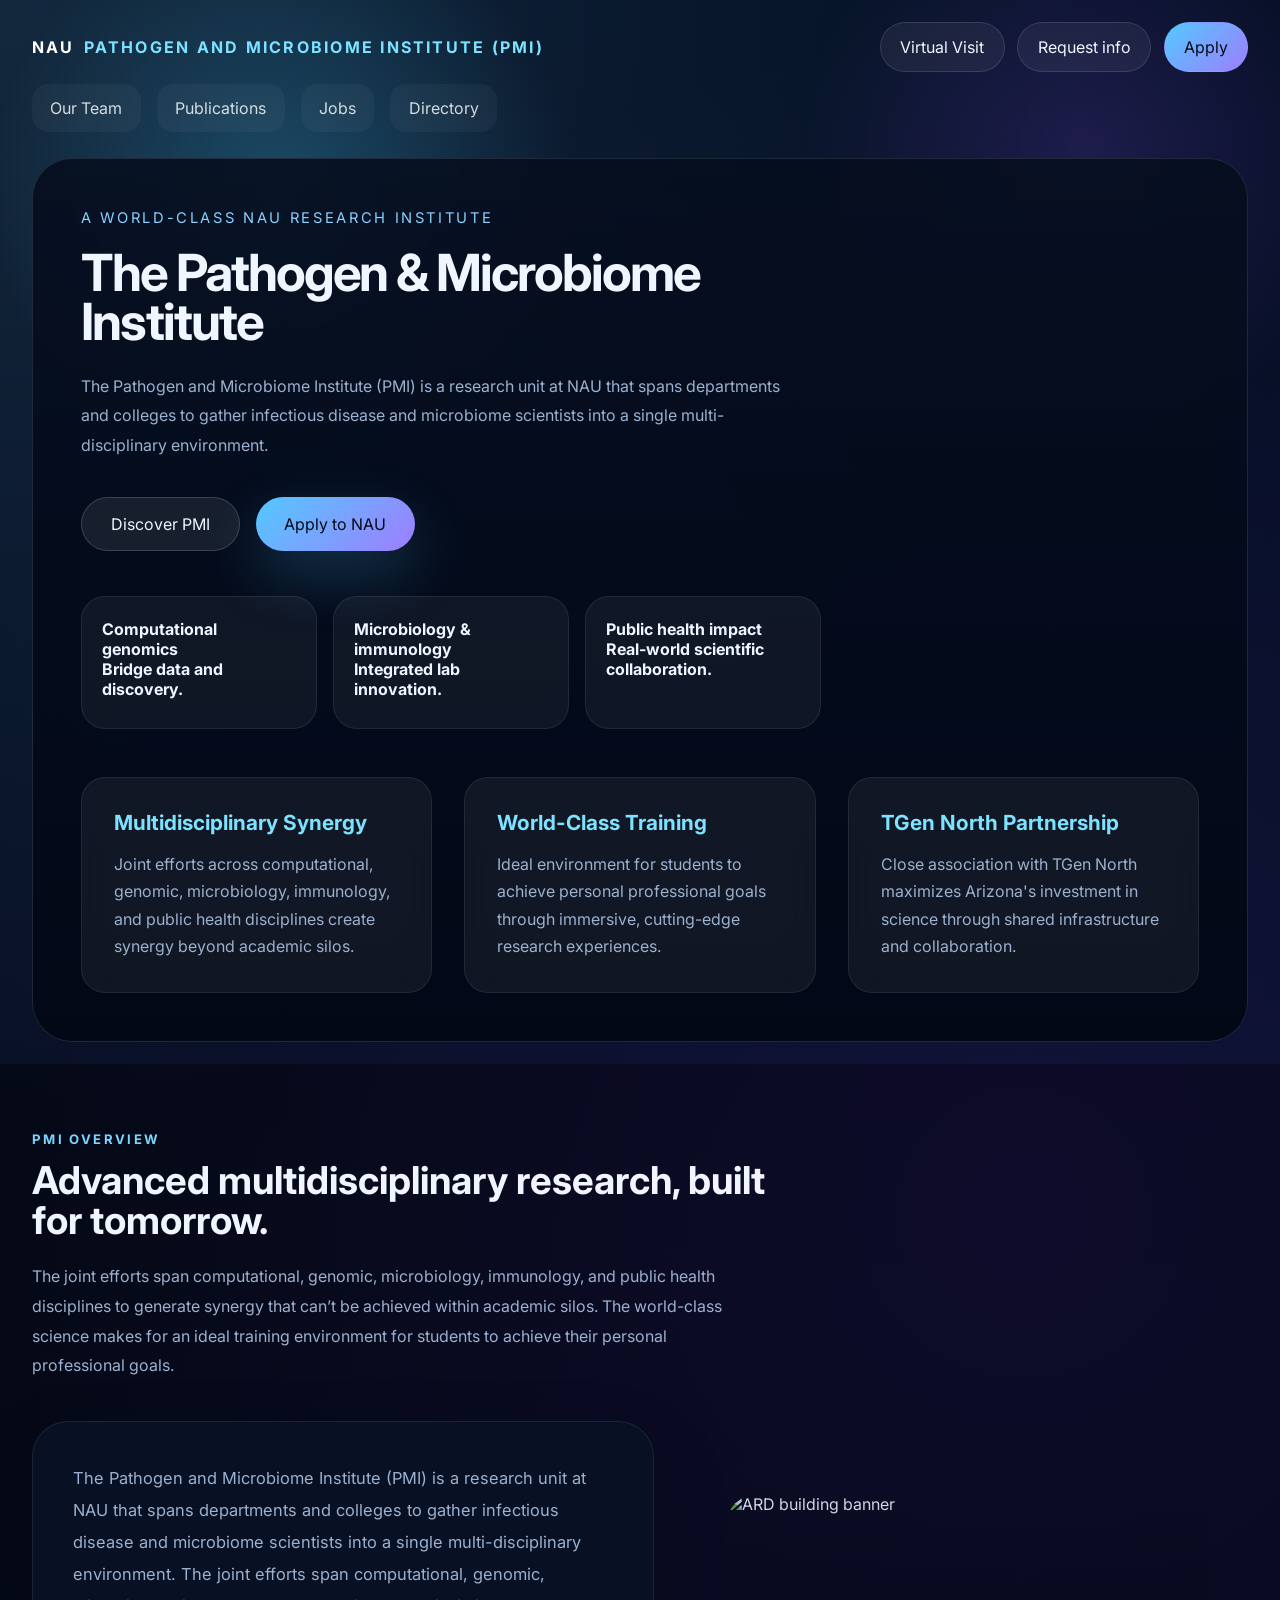
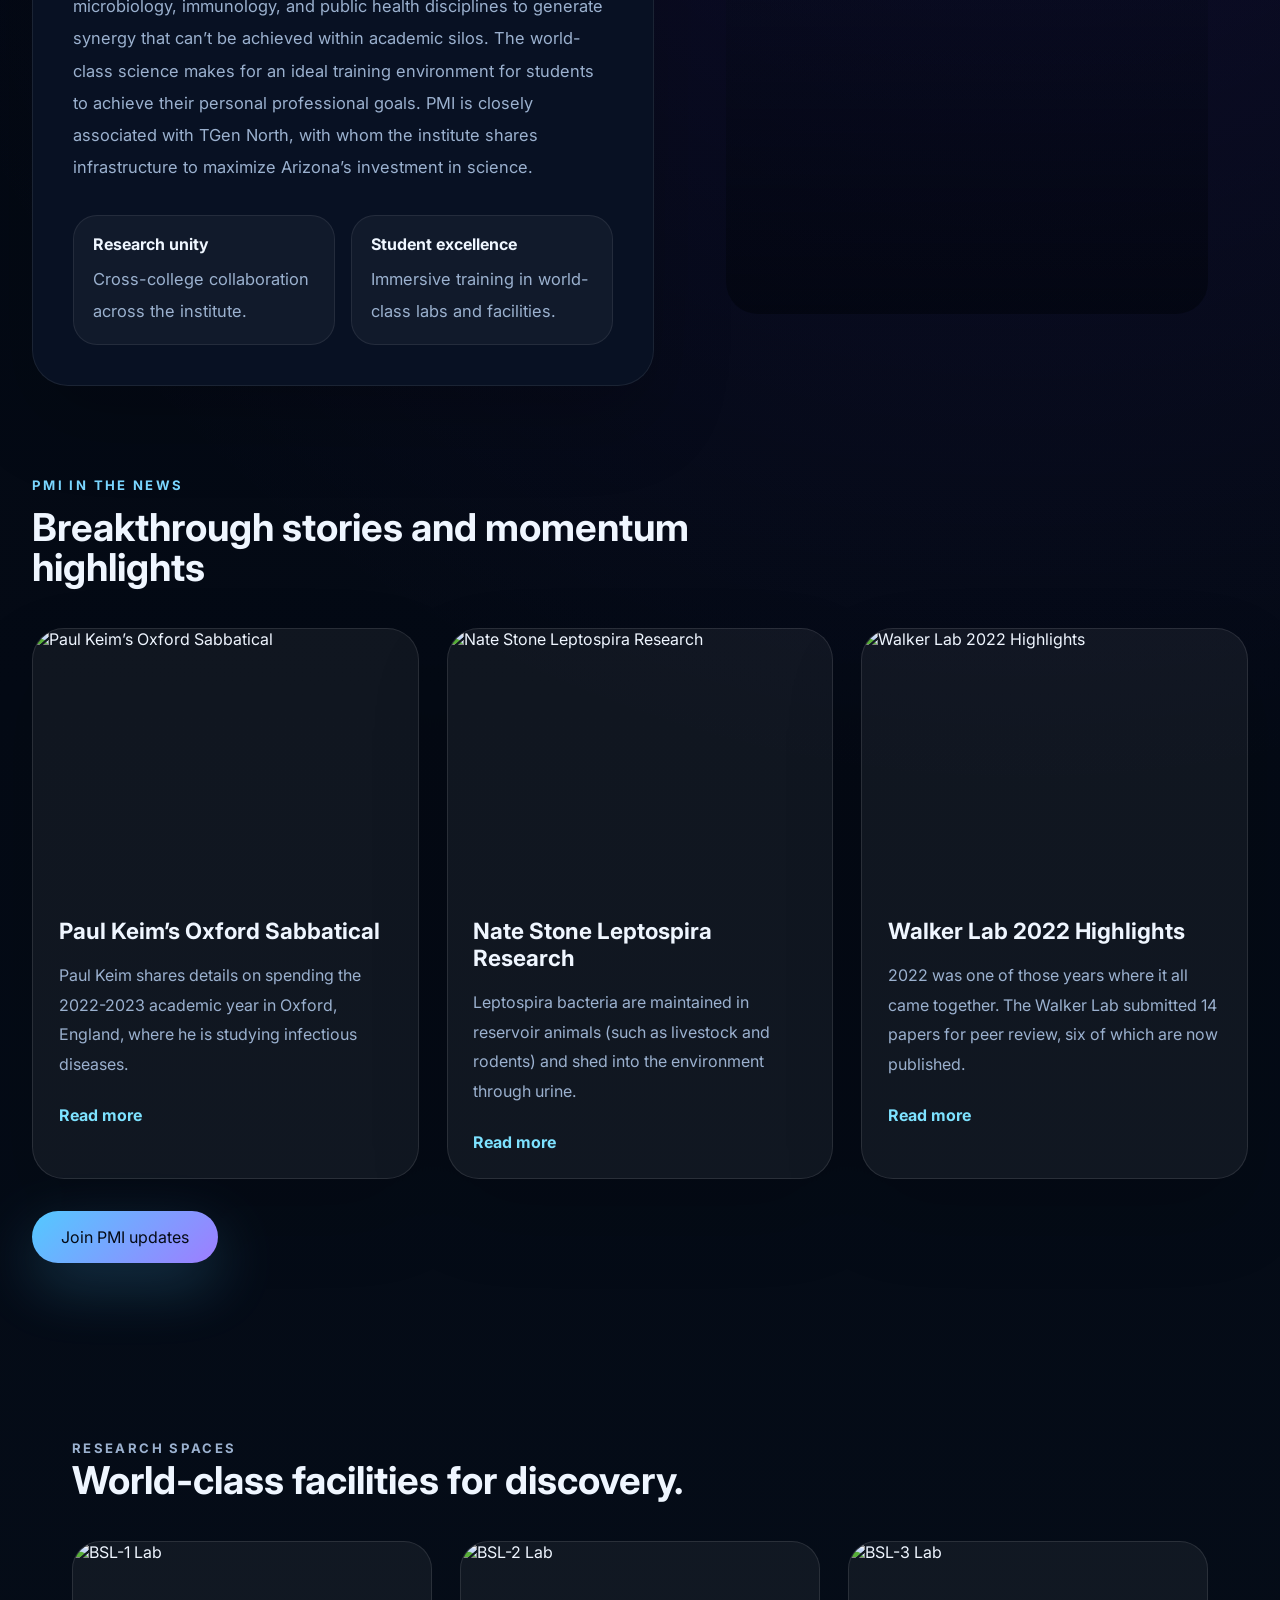
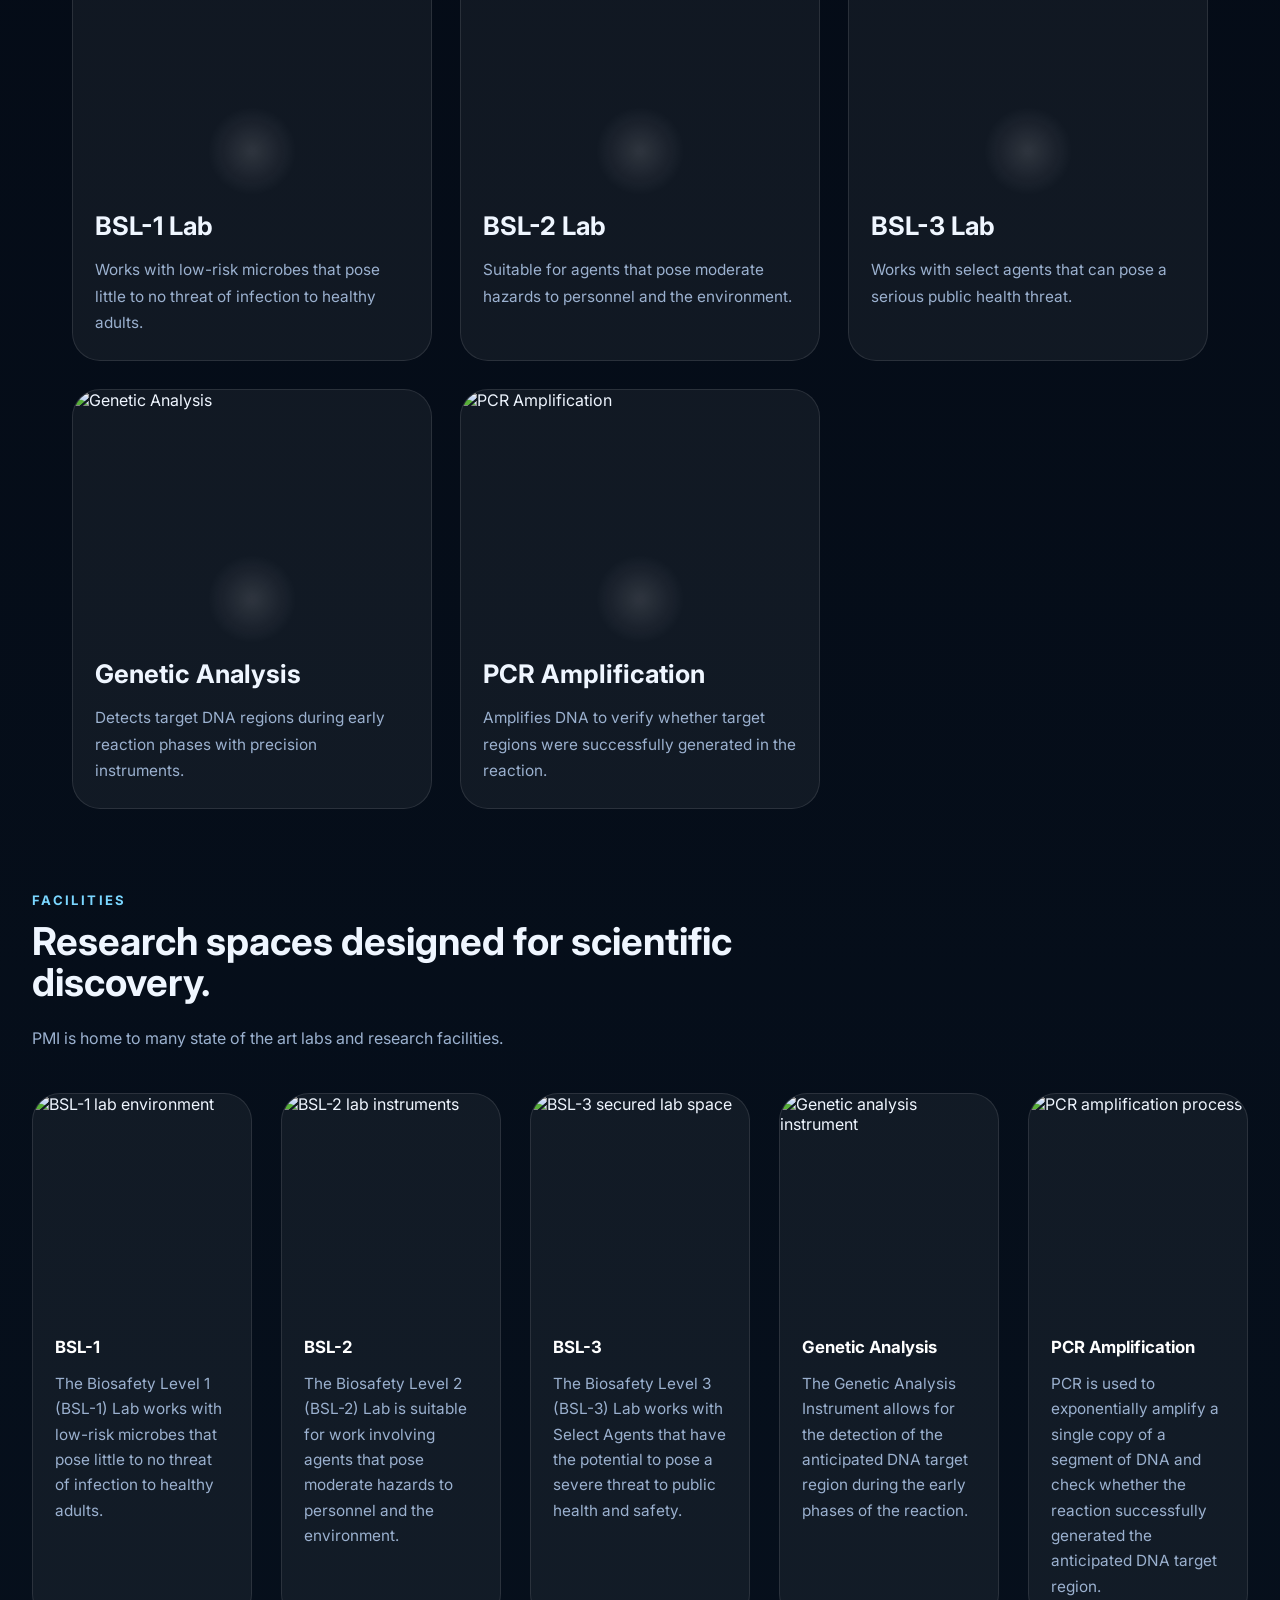
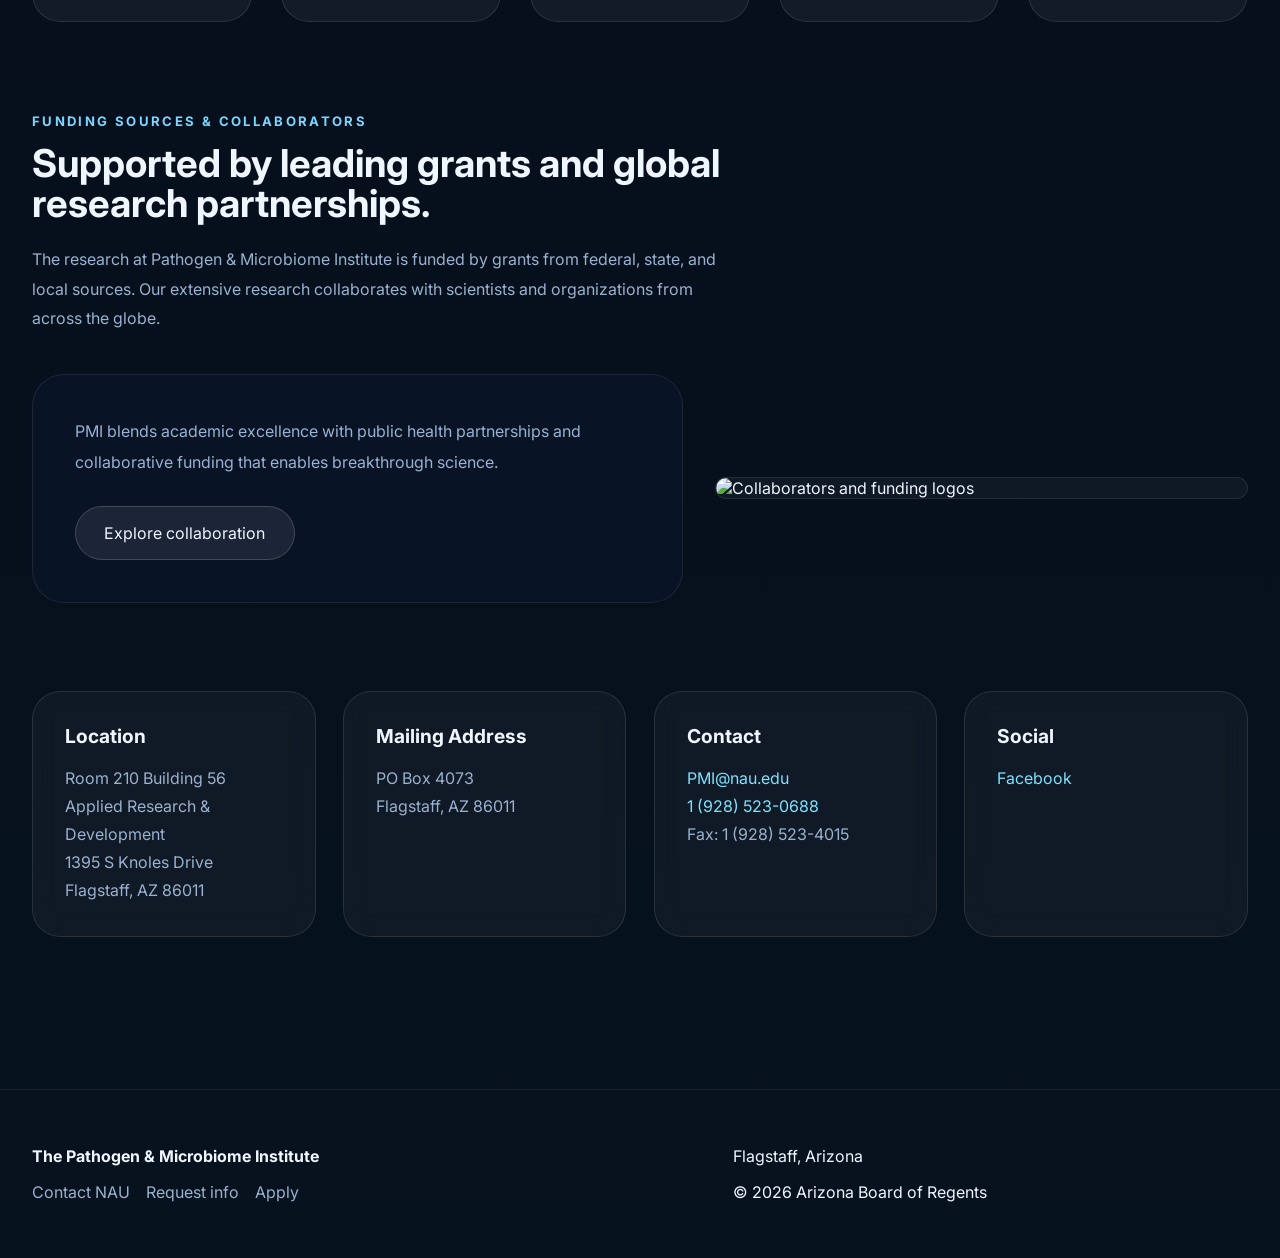
==== PMI.html @ f7e990fe "Initial Design for future references. A short attempt for the redesign of existing site for future u" ====
<!DOCTYPE html>
<html lang="en">
<head>
  <meta charset="UTF-8">
  <meta name="viewport" content="width=device-width, initial-scale=1.0">
  <title>PMI | Pathogen & Microbiome Institute</title>
  <meta name="description" content="The Pathogen & Microbiome Institute at NAU is a multidisciplinary research institute advancing infectious disease and microbiome science.">
  <link rel="preconnect" href="https://fonts.googleapis.com">
  <link rel="preconnect" href="https://fonts.gstatic.com" crossorigin>
  <link href="https://fonts.googleapis.com/css2?family=Inter:wght@400;500;600;700;800&display=swap" rel="stylesheet">
  <link rel="stylesheet" href="PMI.css">
</head>
<body>
  <div class="page-shell">
    <header class="hero-header">
      <div class="hero-header__topbar">
        <a class="brand" href="https://in.nau.edu">NAU <span>Pathogen and Microbiome Institute (PMI)</span></a>
        <div class="hero-header__actions">
          <a class="action-pill" href="https://nau.edu/flagstaff-campus/virtual-tour/" target="_blank" rel="noreferrer">Virtual Visit</a>
          <a class="action-pill" href="https://nau.edu/admissions/request-information/" target="_blank" rel="noreferrer">Request info</a>
          <a class="action-pill action-pill--primary" href="https://nau.edu/how-to-apply/" target="_blank" rel="noreferrer">Apply</a>
        </div>
        <button class="nav-toggle" aria-controls="main-nav" aria-expanded="false" aria-label="Toggle navigation">
          <span></span><span></span><span></span>
        </button>
      </div>
      <nav id="main-nav" class="hero-nav" aria-label="Primary navigation">
        <ul class="hero-nav__list">
          <li><a href="https://in.nau.edu/pmi/faculty/">Our Team</a></li>
          <li><a href="https://in.nau.edu/pmi/publications/">Publications</a></li>
          <li><a href="https://in.nau.edu/pmi/jobs/">Jobs</a></li>
          <li><a href="https://directory.nau.edu/departments?id=10220">Directory</a></li>
        </ul>
      </nav>
      <div class="hero-panel" role="banner">
        <div class="hero-panel__visual" aria-hidden="true"></div>
        <div class="hero-copy">
          <span class="eyebrow">A world-class NAU research institute</span>
          <h1>The Pathogen &amp; Microbiome Institute</h1>
          <p>The Pathogen and Microbiome Institute (PMI) is a research unit at NAU that spans departments and colleges to gather infectious disease and microbiome scientists into a single multi-disciplinary environment.</p>
          <div class="hero-buttons">
            <a class="btn btn-secondary" href="#overview">Discover PMI</a>
            <a class="btn btn-primary" href="https://nau.edu/apply-now/" target="_blank" rel="noreferrer">Apply to NAU</a>
          </div>
          <div class="hero-notes" aria-label="Key research pillars">
            <div><strong>Computational genomics</strong><span>Bridge data and discovery.</span></div>
            <div><strong>Microbiology &amp; immunology</strong><span>Integrated lab innovation.</span></div>
            <div><strong>Public health impact</strong><span>Real-world scientific collaboration.</span></div>
          </div>
        </div>
        <div class="hero-highlights">
          <div class="hero-highlight">
            <h3>Multidisciplinary Synergy</h3>
            <p>Joint efforts across computational, genomic, microbiology, immunology, and public health disciplines create synergy beyond academic silos.</p>
          </div>
          <div class="hero-highlight">
            <h3>World-Class Training</h3>
            <p>Ideal environment for students to achieve personal professional goals through immersive, cutting-edge research experiences.</p>
          </div>
          <div class="hero-highlight">
            <h3>TGen North Partnership</h3>
            <p>Close association with TGen North maximizes Arizona's investment in science through shared infrastructure and collaboration.</p>
          </div>
        </div>
      </div>
    </header>

   <!-- <section class="section section--contact" id="contact">
      <div class="section-heading">
        <span class="section-label">Contact PMI</span>
        <h2>Get in touch with our institute</h2>
        <p>Immediate support and inquiry coordination for research partnerships, opportunities, and information.</p>
      </div>
      <div class="contact-grid">
        <article class="contact-card" data-reveal>
          <h2>Phone</h2>
          <p><a href="tel:+19285230688">1 (928) 523-0688</a></p>
        </article>
        <article class="contact-card" data-reveal>
          <h2>Email</h2>
          <p><a href="mailto:PMI@nau.edu">PMI@nau.edu</a></p>
        </article>
        <article class="contact-card" data-reveal>
          <h2>Fax</h2>
          <p>1 (928) 523-4015</p>
        </article>
        <article class="contact-card" data-reveal>
          <h2>Social</h2>
          <p><a href="https://www.facebook.com/PathogenMicrobiomeInstitute/" target="_blank" rel="noreferrer">Facebook</a></p>
        </article>
      </div>
      <div class="section-cta">
        <a class="btn btn-primary" href="https://in.nau.edu/pmi/pathogen-microbiome-institute/undergraduate-employment-opportunities/" target="_blank" rel="noreferrer">Undergraduate Jobs</a>
        <a class="btn btn-secondary" href="https://nau.edu/apply-now/" target="_blank" rel="noreferrer">Apply to NAU</a>
      </div>
    </section>-->

    <main class="page-main">
      <section class="section section--intro" id="overview">
        <div class="section-heading">
          <span class="section-label">PMI Overview</span>
          <h2>Advanced multidisciplinary research, built for tomorrow.</h2>
          <p>The joint efforts span computational, genomic, microbiology, immunology, and public health disciplines to generate synergy that can’t be achieved within academic silos. The world-class science makes for an ideal training environment for students to achieve their personal professional goals.</p>
        </div>
        <div class="overview-grid">
          <article class="overview-copy">
            <p>The Pathogen and Microbiome Institute (PMI) is a research unit at NAU that spans departments and colleges to gather infectious disease and microbiome scientists into a single multi-disciplinary environment. The joint efforts span computational, genomic, microbiology, immunology, and public health disciplines to generate synergy that can’t be achieved within academic silos. The world-class science makes for an ideal training environment for students to achieve their personal professional goals. PMI is closely associated with TGen North, with whom the institute shares infrastructure to maximize Arizona’s investment in science.</p>
            <div class="overview-support">
              <div><span>Research unity</span><p>Cross-college collaboration across the institute.</p></div>
              <div><span>Student excellence</span><p>Immersive training in world-class labs and facilities.</p></div>
            </div>
          </article>
          <figure class="overview-media">
            <img src="https://in.nau.edu/wp-content/uploads/sites/216/7288_ard_building_banner-scaled-1-960x384.jpg" alt="ARD building banner" loading="eager">
          </figure>
        </div>
      </section>

      <section class="section section--news" id="news">
        <div class="section-heading">
          <span class="section-label">PMI in the News</span>
          <h2>Breakthrough stories and momentum highlights</h2>
        </div>
        <div class="news-status" id="news-loader">Loading latest stories…</div>
        <div class="news-grid" id="news-grid" aria-live="polite"></div>
        <div class="section-cta">
          <a class="btn btn-primary" href="https://joinpmi.com/signup/" target="_blank" rel="noreferrer">Join PMI updates</a>
        </div>
      </section>

      <section class="facilities section-shell reveal" id="facilities">
        <div class="section-heading">
          <p class="section-label">Research spaces</p>
          <h2>World-class facilities for discovery.</h2>
        </div>
        <div class="facilities-grid">
          <article class="facility-card interactive-card" data-title="BSL-1" data-description="Low-risk biology research in a mission-ready lab space.">
            <img src="assets/Images/Facilities_BSL-1.jpg" alt="BSL-1 Lab" loading="lazy">
            <div class="facility-copy">
              <h3>BSL-1 Lab</h3>
              <p>Works with low-risk microbes that pose little to no threat of infection to healthy adults.</p>
            </div>
          </article>
          <article class="facility-card interactive-card" data-title="BSL-2" data-description="Moderate-hazard laboratory capabilities for advanced pathogen work.">
            <img src="assets/Images/Facilities_BLS-2.jpg" alt="BSL-2 Lab" loading="lazy">
            <div class="facility-copy">
              <h3>BSL-2 Lab</h3>
              <p>Suitable for agents that pose moderate hazards to personnel and the environment.</p>
            </div>
          </article>
          <article class="facility-card interactive-card" data-title="BSL-3" data-description="Specialized containment for high-risk pathogen research.">
            <img src="assets/Images/Facilities_BSL-3.jpg" alt="BSL-3 Lab" loading="lazy">
            <div class="facility-copy">
              <h3>BSL-3 Lab</h3>
              <p>Works with select agents that can pose a serious public health threat.</p>
            </div>
          </article>
          <article class="facility-card interactive-card" data-title="Genetic Analysis" data-description="Precision DNA detection technology for early-stage research.">
            <img src="assets/Images/Genetic analysis.jpg" alt="Genetic Analysis" loading="lazy">
            <div class="facility-copy">
              <h3>Genetic Analysis</h3>
              <p>Detects target DNA regions during early reaction phases with precision instruments.</p>
            </div>
          </article>
          <article class="facility-card interactive-card" data-title="PCR Amplification" data-description="Rapid DNA amplification with advanced thermal cycling systems.">
            <img src="assets/Images/PCR Amplification.jpg" alt="PCR Amplification" loading="lazy">
            <div class="facility-copy">
              <h3>PCR Amplification</h3>
              <p>Amplifies DNA to verify whether target regions were successfully generated in the reaction.</p>
            </div>
          </article>
        </div>
      </section>

      <section class="section section--facilities" id="facilities-details">
        <div class="section-heading">
          <span class="section-label">Facilities</span>
          <h2>Research spaces designed for scientific discovery.</h2>
          <p>PMI is home to many state of the art labs and research facilities.</p>
        </div>
        <div class="facility-grid">
          <article class="facility-card" data-reveal>
            <img src="https://in.nau.edu/wp-content/uploads/sites/216/220824-15-BSL-0-Lab-Equipment-Press-Photos-01-464x348.jpg" alt="BSL-1 lab environment">
            <div>
              <span>BSL-1</span>
              <p>The Biosafety Level 1 (BSL-1) Lab works with low-risk microbes that pose little to no threat of infection to healthy adults.</p>
            </div>
          </article>
          <article class="facility-card" data-reveal>
            <img src="https://in.nau.edu/wp-content/uploads/sites/216/220824-15-BSL-0-Lab-Equipment-Press-Photos-02-464x348.jpg" alt="BSL-2 lab instruments">
            <div>
              <span>BSL-2</span>
              <p>The Biosafety Level 2 (BSL-2) Lab is suitable for work involving agents that pose moderate hazards to personnel and the environment.</p>
            </div>
          </article>
          <article class="facility-card" data-reveal>
            <img src="https://in.nau.edu/wp-content/uploads/sites/216/220824-15-BSL-0-Lab-Equipment-Press-Photos-04-464x348.jpg" alt="BSL-3 secured lab space">
            <div>
              <span>BSL-3</span>
              <p>The Biosafety Level 3 (BSL-3) Lab works with Select Agents that have the potential to pose a severe threat to public health and safety.</p>
            </div>
          </article>
          <article class="facility-card" data-reveal>
            <img src="https://in.nau.edu/wp-content/uploads/sites/216/58A6724ENGGen02282019-464x348.jpg" alt="Genetic analysis instrument">
            <div>
              <span>Genetic Analysis</span>
              <p>The Genetic Analysis Instrument allows for the detection of the anticipated DNA target region during the early phases of the reaction.</p>
            </div>
          </article>
          <article class="facility-card" data-reveal>
            <img src="https://in.nau.edu/wp-content/uploads/sites/216/NAU_PHYSICS_028-464x348.jpg" alt="PCR amplification process">
            <div>
              <span>PCR Amplification</span>
              <p>PCR is used to exponentially amplify a single copy of a segment of DNA and check whether the reaction successfully generated the anticipated DNA target region.</p>
            </div>
          </article>
        </div>
      </section>

      <section class="section section--collaborators" id="collaborators">
        <div class="section-heading">
          <span class="section-label">Funding Sources &amp; Collaborators</span>
          <h2>Supported by leading grants and global research partnerships.</h2>
          <p>The research at Pathogen &amp; Microbiome Institute is funded by grants from federal, state, and local sources. Our extensive research collaborates with scientists and organizations from across the globe.</p>
        </div>
        <div class="collaboration-grid">
          <div class="collaboration-copy">
            <p>PMI blends academic excellence with public health partnerships and collaborative funding that enables breakthrough science.</p>
            <a class="btn btn-secondary" href="https://joinpmi.com/" target="_blank" rel="noreferrer">Explore collaboration</a>
          </div>
          <div class="collaboration-image">
            <img src="https://in.nau.edu/wp-content/uploads/sites/216/1920w-785x456-Logos-Collaborators-and-Funding-600x348.png" alt="Collaborators and funding logos">
          </div>
        </div>
      </section>

      <section class="section section--contact" id="contact">
        <div class="contact-grid">
          <article class="contact-card" data-reveal>
            <h2>Location</h2>
            <p>Room 210 Building 56<br>Applied Research &amp; Development<br>1395 S Knoles Drive<br>Flagstaff, AZ 86011</p>
          </article>
          <article class="contact-card" data-reveal>
            <h2>Mailing Address</h2>
            <p>PO Box 4073<br>Flagstaff, AZ 86011</p>
          </article>
          <article class="contact-card" data-reveal>
            <h2>Contact</h2>
            <p><a href="mailto:PMI@nau.edu">PMI@nau.edu</a><br><a href="tel:+19285230688">1 (928) 523-0688</a><br>Fax: 1 (928) 523-4015</p>
          </article>
          <article class="contact-card" data-reveal>
            <h2>Social</h2>
            <p><a href="https://www.facebook.com/PathogenMicrobiomeInstitute/" target="_blank" rel="noreferrer">Facebook</a></p>
          </article>
        </div>
      </section>
    </main>

    <footer class="page-footer">
      <div class="footer-grid">
        <div>
          <p class="footer-brand">The Pathogen &amp; Microbiome Institute</p>
          <nav class="footer-links" aria-label="Footer navigation">
            <a href="https://in.nau.edu/contact-us/">Contact NAU</a>
            <a href="https://in.nau.edu/request-information/">Request info</a>
            <a href="https://nau.edu/apply-now/">Apply</a>
          </nav>
        </div>
        <div>
          <p>Flagstaff, Arizona</p>
          <p>© <span id="current-year"></span> Arizona Board of Regents</p>
        </div>
      </div>
    </footer>

    <script type="application/json" id="news-data">
      {
        "stories": [
          {
            "title": "Paul Keim’s Oxford Sabbatical",
            "summary": "Paul Keim shares details on spending the 2022-2023 academic year in Oxford, England, where he is studying infectious diseases.",
            "image": "https://in.nau.edu/wp-content/uploads/sites/216/1629333475-196dd510fe27dc5aa27dfbbbe3b49749f7c5b4657677c768733cdc3251372dc1-d_640-600x338.jpg",
            "link": "#"
          },
          {
            "title": "Nate Stone Leptospira Research",
            "summary": "Leptospira bacteria are maintained in reservoir animals (such as livestock and rodents) and shed into the environment through urine.",
            "image": "https://in.nau.edu/wp-content/uploads/sites/216/ezgif.com-webp-to-jpg-600x338.jpg",
            "link": "#"
          },
          {
            "title": "Walker Lab 2022 Highlights",
            "summary": "2022 was one of those years where it all came together. The Walker Lab submitted 14 papers for peer review, six of which are now published.",
            "image": "https://in.nau.edu/wp-content/uploads/sites/216/1617775647-073f9f6cce6ae8e16deaa6b2a7a7540bc60a42170450d908d7c1202211857371-d_640-600x338.jpg",
            "link": "#"
          }
        ]
      }
    </script>
  </div>
  <script src="PMI.js"></script>
</body>
</html>
---- PMI.css ----
:root {
  color-scheme: dark;
  --bg: #040b16;
  --surface: rgba(12, 22, 42, 0.86);
  --surface-strong: rgba(18, 34, 62, 0.96);
  --text: #eff6ff;
  --muted: #9bb1cf;
  --accent: #7de2ff;
  --accent-strong: #6b84ff;
  --accent-soft: rgba(125, 226, 255, 0.16);
  --border: rgba(255, 255, 255, 0.12);
  --radius: 28px;
  font-family: 'Inter', system-ui, -apple-system, BlinkMacSystemFont, 'Segoe UI', sans-serif;
}

* {
  box-sizing: border-box;
}

html {
  scroll-behavior: smooth;
}

body {
  margin: 0;
  min-height: 100vh;
  background: radial-gradient(circle at top left, rgba(125, 226, 255, 0.12), transparent 18%),
    radial-gradient(circle at 80% 20%, rgba(109, 46, 255, 0.1), transparent 24%),
    linear-gradient(180deg, #020610 0%, #040a15 38%, #07121f 100%);
  color: var(--text);
}

img {
  max-width: 100%;
  display: block;
}

a {
  color: inherit;
  text-decoration: none;
}

button,
a.btn {
  font: inherit;
}

.page-shell {
  position: relative;
  overflow: hidden;
}

.hero-header {
  position: relative;
  padding: 1.35rem clamp(1.4rem, 2.5vw, 3rem);
  overflow: hidden;
}

.hero-header::before,
.hero-header::after {
  content: '';
  position: absolute;
  inset: 0;
  pointer-events: none;
}

.hero-header::before {
  background: radial-gradient(circle at 22% 18%, rgba(58, 201, 255, 0.24), transparent 22%),
    radial-gradient(circle at 85% 14%, rgba(139, 83, 255, 0.18), transparent 20%),
    linear-gradient(180deg, rgba(3, 14, 32, 0.6), rgba(4, 8, 20, 0.88));
  mix-blend-mode: screen;
}

.hero-header__topbar {
  position: relative;
  display: flex;
  align-items: center;
  justify-content: space-between;
  gap: 1rem;
  z-index: 1;
}

.brand {
  display: inline-flex;
  align-items: baseline;
  gap: 0.55rem;
  font-size: 1rem;
  font-weight: 700;
  letter-spacing: 0.14em;
  text-transform: uppercase;
  color: #fff;
}

.brand span {
  color: var(--accent);
}

.hero-header__actions {
  display: flex;
  flex-wrap: wrap;
  gap: 0.8rem;
}

.action-pill {
  display: inline-flex;
  align-items: center;
  justify-content: center;
  padding: 0.9rem 1.2rem;
  border-radius: 999px;
  border: 1px solid rgba(255,255,255,0.12);
  background: rgba(255,255,255,0.06);
  color: var(--text);
  transition: transform 0.28s ease, background 0.28s ease, border-color 0.28s ease;
}

.action-pill:hover,
.action-pill:focus-visible {
  transform: translateY(-1px);
  background: rgba(125, 226, 255, 0.14);
  border-color: rgba(125, 226, 255, 0.4);
}

.action-pill--primary {
  background: linear-gradient(135deg, #53c9ff 0%, #9e7dff 100%);
  color: #050b16;
  border-color: transparent;
}

.nav-toggle {
  display: none;
  width: 3rem;
  height: 3rem;
  border: none;
  background: rgba(255,255,255,0.06);
  border-radius: 18px;
  cursor: pointer;
  align-items: center;
  justify-content: center;
  padding: 0.6rem;
}

.nav-toggle span {
  display: block;
  width: 100%;
  height: 2px;
  background: #fff;
  border-radius: 999px;
  margin: 0.26rem 0;
}

.hero-nav {
  position: relative;
  margin-top: 1.6rem;
  z-index: 1;
}

.hero-nav__list {
  display: flex;
  flex-wrap: wrap;
  gap: 1rem;
  list-style: none;
  margin: 0;
  padding: 0;
}

.hero-nav__list a {
  color: rgba(255,255,255,0.82);
  padding: 0.85rem 1.15rem;
  border-radius: 16px;
  background: rgba(255,255,255,0.04);
  transition: transform 0.25s ease, background 0.25s ease;
}

.hero-nav__list a:hover,
.hero-nav__list a:focus-visible {
  transform: translateY(-1px);
  background: rgba(125, 226, 255, 0.12);
}

.hero-panel {
  position: relative;
  margin-top: 2.5rem;
  padding: 3rem;
  border-radius: 40px;
  background: rgba(7, 16, 34, 0.9);
  border: 1px solid rgba(255,255,255,0.1);
  backdrop-filter: blur(18px);
  overflow: hidden;
  transform: perspective(1200px) rotateX(var(--tilt-x, 0)) rotateY(var(--tilt-y, 0));
  transition: transform 0.18s ease-out;
}

.hero-panel__visual {
  position: absolute;
  inset: 0;
  background-image: url('https://in.nau.edu/wp-content/uploads/sites/216/2018/07/ARD_LakeFull-2400x960.jpg');
  background-size: cover;
  background-position: center;
  opacity: 0.18;
  filter: blur(1px);
}

.hero-panel::before {
  content: '';
  position: absolute;
  inset: 0;
  background: linear-gradient(180deg, rgba(2,7,20,0.12), rgba(2,7,20,0.85));
}

.hero-copy,
.hero-contact {
  position: relative;
  z-index: 1;
}

.hero-panel > * {
  position: relative;
}

.hero-copy {
  max-width: 740px;
}

.eyebrow {
  display: inline-flex;
  align-items: center;
  gap: 0.75rem;
  font-size: 0.92rem;
  letter-spacing: 0.18em;
  text-transform: uppercase;
  color: #8bd1ff;
  margin-bottom: 1.3rem;
}

h1 {
  font-size: clamp(3rem, 4vw, 4.7rem);
  line-height: 0.96;
  margin: 0;
  letter-spacing: -0.04em;
}

.hero-copy p {
  max-width: 700px;
  font-size: 1rem;
  line-height: 1.85;
  color: var(--muted);
  margin: 1.6rem 0 2.3rem;
}

.hero-buttons {
  display: flex;
  flex-wrap: wrap;
  gap: 1rem;
}

.btn {
  display: inline-flex;
  align-items: center;
  justify-content: center;
  padding: 1rem 1.8rem;
  border-radius: 999px;
  font-weight: 700;
  transition: transform 0.28s ease, box-shadow 0.28s ease, background 0.28s ease;
}

.btn-primary {
  background: linear-gradient(135deg, #53c9ff 0%, #9e7dff 100%);
  color: #050b16;
  box-shadow: 0 22px 60px rgba(83, 201, 255, 0.22);
}

.btn-secondary {
  background: rgba(255,255,255,0.08);
  color: var(--text);
  border: 1px solid rgba(255,255,255,0.16);
}

.btn:hover,
.btn:focus-visible {
  transform: translateY(-2px);
}

.hero-notes {
  display: grid;
  grid-template-columns: repeat(3, minmax(0, 1fr));
  gap: 1rem;
  margin-top: 2.8rem;
}

.hero-notes div {
  padding: 1.35rem 1.25rem;
  border-radius: 24px;
  background: rgba(255,255,255,0.05);
  border: 1px solid rgba(255,255,255,0.08);
}

.hero-notes span {
  display: block;
  font-weight: 700;
  margin-bottom: 0.5rem;
}

.hero-notes p {
  margin: 0;
  color: var(--muted);
  font-size: 0.95rem;
  line-height: 1.7;
}

.hero-highlights {
  display: grid;
  grid-template-columns: repeat(3, minmax(0, 1fr));
  gap: 2rem;
  margin-top: 3rem;
}

.hero-highlight {
  padding: 2rem;
  border-radius: 24px;
  background: rgba(255,255,255,0.06);
  border: 1px solid rgba(255,255,255,0.08);
  backdrop-filter: blur(12px);
  transition: transform 0.28s ease, box-shadow 0.28s ease;
}

.hero-highlight:hover {
  transform: translateY(-4px);
  box-shadow: 0 20px 60px rgba(0,0,0,0.2);
}

.hero-highlight h3 {
  margin: 0 0 1rem;
  font-size: 1.3rem;
  font-weight: 700;
  color: var(--accent);
}

.hero-highlight p {
  margin: 0;
  color: var(--muted);
  line-height: 1.7;
}

.hero-contact {
  margin-top: 2rem;
  max-width: 360px;
  padding: 2rem;
  border-radius: 30px;
  background: rgba(3, 10, 24, 0.88);
  border: 1px solid rgba(255,255,255,0.12);
  box-shadow: 0 40px 90px rgba(0, 0, 0, 0.25);
}

.hero-contact__header {
  margin-bottom: 1.7rem;
}

.hero-contact__header p {
  margin: 0;
}

.hero-contact__lead {
  color: var(--muted);
  margin-top: 0.65rem;
  line-height: 1.8;
}

.hero-contact__links {
  display: grid;
  gap: 0.9rem;
}

.hero-contact__links a {
  display: inline-flex;
  align-items: center;
  gap: 0.8rem;
  padding: 0.95rem 1rem;
  border-radius: 18px;
  background: rgba(255,255,255,0.05);
  border: 1px solid rgba(255,255,255,0.08);
  color: var(--text);
}

.hero-contact__footer {
  margin-top: 1.8rem;
  display: grid;
  gap: 1rem;
}

.hero-contact__footer .btn {
  width: 100%;
}

.page-main {
  position: relative;
  z-index: 1;
  max-width: 1320px;
  margin: 0 auto;
  padding: 4rem clamp(1.4rem, 2.5vw, 3rem);
}

.section {
  margin-bottom: 5.5rem;
}

.section-heading {
  max-width: 760px;
  margin-bottom: 2.5rem;
}

.section-label {
  display: inline-flex;
  align-items: center;
  gap: 0.65rem;
  color: #7ad6ff;
  font-weight: 700;
  letter-spacing: 0.18em;
  text-transform: uppercase;
  font-size: 0.82rem;
  margin-bottom: 0.85rem;
}

.section-heading h2 {
  margin: 0;
  font-size: clamp(2.4rem, 3vw, 3.6rem);
  line-height: 1.05;
}

.section-heading p {
  margin: 1.35rem 0 0;
  max-width: 700px;
  color: var(--muted);
  line-height: 1.85;
}

.overview-grid {
  display: grid;
  grid-template-columns: 1.05fr 0.95fr;
  gap: 2rem;
  align-items: center;
}

.overview-copy {
  padding: 2.5rem;
  border-radius: 36px;
  background: rgba(9, 18, 36, 0.95);
  border: 1px solid rgba(255,255,255,0.08);
  box-shadow: 0 35px 80px rgba(0, 0, 0, 0.18);
}

.overview-copy p {
  margin: 0;
  font-size: 1.03rem;
  line-height: 1.95;
  color: var(--muted);
}

.overview-support {
  display: grid;
  grid-template-columns: repeat(2, minmax(0,1fr));
  gap: 1rem;
  margin-top: 2rem;
}

.overview-support div {
  padding: 1.1rem 1.2rem;
  border-radius: 24px;
  background: rgba(255,255,255,0.04);
  border: 1px solid rgba(255,255,255,0.08);
}

.overview-support span {
  display: block;
  font-weight: 700;
  margin-bottom: 0.55rem;
}

.overview-media {
  overflow: hidden;
  border-radius: 32px;
  position: relative;
  min-height: 420px;
}

.overview-media::before {
  content: '';
  position: absolute;
  inset: 0;
  background: linear-gradient(180deg, rgba(9, 19, 38, 0.12), rgba(1, 4, 12, 0.6));
}

.overview-media img {
  width: 100%;
  height: 100%;
  object-fit: cover;
}

.news-status {
  margin-bottom: 1.5rem;
  color: var(--accent);
  font-weight: 600;
}

.news-grid {
  display: grid;
  grid-template-columns: repeat(3, minmax(0, 1fr));
  gap: 1.75rem;
}

.news-card {
  display: grid;
  grid-template-rows: auto 1fr;
  gap: 1rem;
  padding: 0;
  border-radius: 32px;
  overflow: hidden;
  background: rgba(255,255,255,0.05);
  border: 1px solid rgba(255,255,255,0.1);
  box-shadow: 0 35px 80px rgba(0,0,0,0.16);
  transition: transform 0.28s ease, border-color 0.28s ease;
}

.news-card:hover,
.news-card:focus-within {
  transform: translateY(-5px);
  border-color: rgba(125, 226, 255, 0.26);
}

.news-card img {
  width: 100%;
  height: 248px;
  object-fit: cover;
}

.news-card-content {
  padding: 1.6rem;
}

.news-card-content h3 {
  margin: 0 0 1rem;
  font-size: 1.4rem;
  line-height: 1.2;
}

.news-card-content p {
  margin: 0;
  color: var(--muted);
  line-height: 1.85;
}

.news-card-footer {
  margin-top: 1.6rem;
  display: flex;
  justify-content: space-between;
  align-items: center;
}

.news-card-footer a {
  color: var(--accent);
  font-weight: 700;
}

[data-reveal] {
  opacity: 0;
  transform: translateY(28px);
  transition: opacity 0.7s ease, transform 0.7s ease;
}

[data-reveal].revealed {
  opacity: 1;
  transform: translateY(0);
}

.section-cta {
  margin-top: 2rem;
  display: flex;
}

.section-cta .btn {
  width: fit-content;
}

.facility-grid {
  display: grid;
  grid-template-columns: repeat(5, minmax(0, 1fr));
  gap: 1.8rem;
}

.facility-card {
  display: grid;
  grid-template-rows: 220px auto;
  border-radius: 28px;
  overflow: hidden;
  background: rgba(255,255,255,0.05);
  border: 1px solid rgba(255,255,255,0.1);
  transition: transform 0.28s ease, box-shadow 0.28s ease;
}

.facility-card:hover {
  transform: translateY(-6px);
  box-shadow: 0 35px 100px rgba(16, 42, 97, 0.28);
}

.facility-card img {
  width: 100%;
  height: 100%;
  object-fit: cover;
}

.facility-card div {
  padding: 1.4rem;
}

.facility-card span {
  display: block;
  margin-bottom: 0.9rem;
  font-size: 1.05rem;
  font-weight: 700;
  color: #fff;
}

.facility-card p {
  margin: 0;
  color: var(--muted);
  line-height: 1.65;
  font-size: 0.96rem;
}

.section-shell {
  max-width: 1200px;
  margin: 0 auto;
  padding: 5rem 2rem;
}

.facilities {
  padding-top: 4rem;
}

.facilities-grid {
  display: grid;
  grid-template-columns: repeat(3, minmax(0, 1fr));
  gap: 1.75rem;
}

.facility-copy {
  padding: 1.6rem;
}

.facility-copy h3 {
  font-size: 1.6rem;
  margin-bottom: 1rem;
  color: var(--text);
}

.facility-copy p {
  color: var(--muted);
  line-height: 1.75;
}

.interactive-card {
  position: relative;
  overflow: hidden;
  background-image: radial-gradient(circle at var(--pointer-x, 50%) var(--pointer-y, 50%), rgba(255, 255, 255, 0.12), transparent 16%);
}

.interactive-card:hover {
  transform: translateY(-6px) scale(1.01);
  box-shadow: 0 40px 100px rgba(0, 0, 0, 0.24);
}

.reveal {
  opacity: 0;
  transform: translateY(28px);
  transition: opacity 0.9s ease, transform 0.9s ease;
}

.reveal.active {
  opacity: 1;
  transform: translateY(0);
}

.collaboration-grid {
  display: grid;
  grid-template-columns: 1.1fr 0.9fr;
  gap: 2rem;
  align-items: center;
}

.collaboration-copy {
  padding: 2.6rem;
  border-radius: 32px;
  background: rgba(10, 20, 40, 0.92);
  border: 1px solid rgba(255,255,255,0.08);
}

.collaboration-copy p {
  margin: 0 0 1.8rem;
  color: var(--muted);
  line-height: 1.9;
}

.collaboration-image {
  border-radius: 32px;
  overflow: hidden;
  background: rgba(255,255,255,0.04);
  border: 1px solid rgba(255,255,255,0.08);
}

.collaboration-image img {
  width: 100%;
  height: auto;
}

.contact-grid {
  display: grid;
  grid-template-columns: repeat(4, minmax(0, 1fr));
  gap: 1.7rem;
}

.contact-card {
  padding: 2rem;
  border-radius: 28px;
  background: rgba(255,255,255,0.04);
  border: 1px solid rgba(255,255,255,0.1);
  backdrop-filter: blur(12px);
  transition: transform 0.26s ease;
}

.contact-card:hover {
  transform: translateY(-4px);
}

.contact-card h2 {
  margin: 0 0 1rem;
  font-size: 1.2rem;
}

.contact-card p,
.contact-card a {
  margin: 0;
  color: var(--muted);
  line-height: 1.75;
}

.contact-card a {
  color: var(--accent);
}

.page-footer {
  padding: 2.5rem clamp(1.4rem, 2.5vw, 3rem);
  border-top: 1px solid rgba(255,255,255,0.08);
}

.footer-grid {
  display: grid;
  grid-template-columns: 1.3fr 1fr;
  gap: 2rem;
  align-items: center;
}

.footer-brand {
  margin: 0 0 1rem;
  font-weight: 700;
  font-size: 1rem;
}

.footer-links {
  display: flex;
  flex-wrap: wrap;
  gap: 1rem;
}

.footer-links a {
  color: var(--muted);
  transition: color 0.24s ease;
}

.footer-links a:hover {
  color: var(--accent);
}

@media (max-width: 1080px) {
  .hero-notes {
    grid-template-columns: repeat(2, minmax(0, 1fr));
  }

  .hero-highlights {
    grid-template-columns: repeat(2, minmax(0, 1fr));
  }

  .overview-grid,
  .collaboration-grid,
  .contact-grid {
    grid-template-columns: 1fr;
  }

  .facility-grid {
    grid-template-columns: repeat(2, minmax(0, 1fr));
  }
}

@media (max-width: 760px) {
  .hero-header {
    padding-top: 1.1rem;
  }

  .hero-header__topbar {
    flex-wrap: wrap;
    justify-content: space-between;
  }

  .hero-header__actions {
    width: 100%;
    justify-content: stretch;
  }

  .action-pill {
    width: 100%;
    justify-content: center;
  }

  .nav-toggle {
    display: inline-flex;
  }

  .hero-nav {
    display: none;
  }

  .hero-nav.open {
    display: block;
    margin-top: 1rem;
  }

  .hero-nav__list {
    flex-direction: column;
    gap: 0.85rem;
  }

  .hero-copy,
  .hero-contact {
    max-width: 100%;
  }

  .hero-panel {
    padding: 2rem;
  }

  .hero-notes {
    grid-template-columns: 1fr;
  }

  .hero-highlights {
    grid-template-columns: 1fr;
    gap: 1.5rem;
    margin-top: 2rem;
  }

  .overview-grid {
    gap: 1.5rem;
  }

  .news-grid {
    grid-template-columns: 1fr;
  }

  .facility-grid,
  .facilities-grid {
    grid-template-columns: 1fr;
  }

  .contact-grid {
    grid-template-columns: 1fr;
  }

  .page-main {
    padding-top: 3rem;
  }
}

@media (max-width: 520px) {
  .hero-panel {
    padding: 1.5rem;
    border-radius: 28px;
  }

  .section-heading h2 {
    font-size: 2.2rem;
  }

  .section-heading p,
  .hero-copy p {
    font-size: 0.98rem;
  }

  .overview-copy,
  .collaboration-copy,
  .contact-card {
    padding: 1.5rem;
  }
}
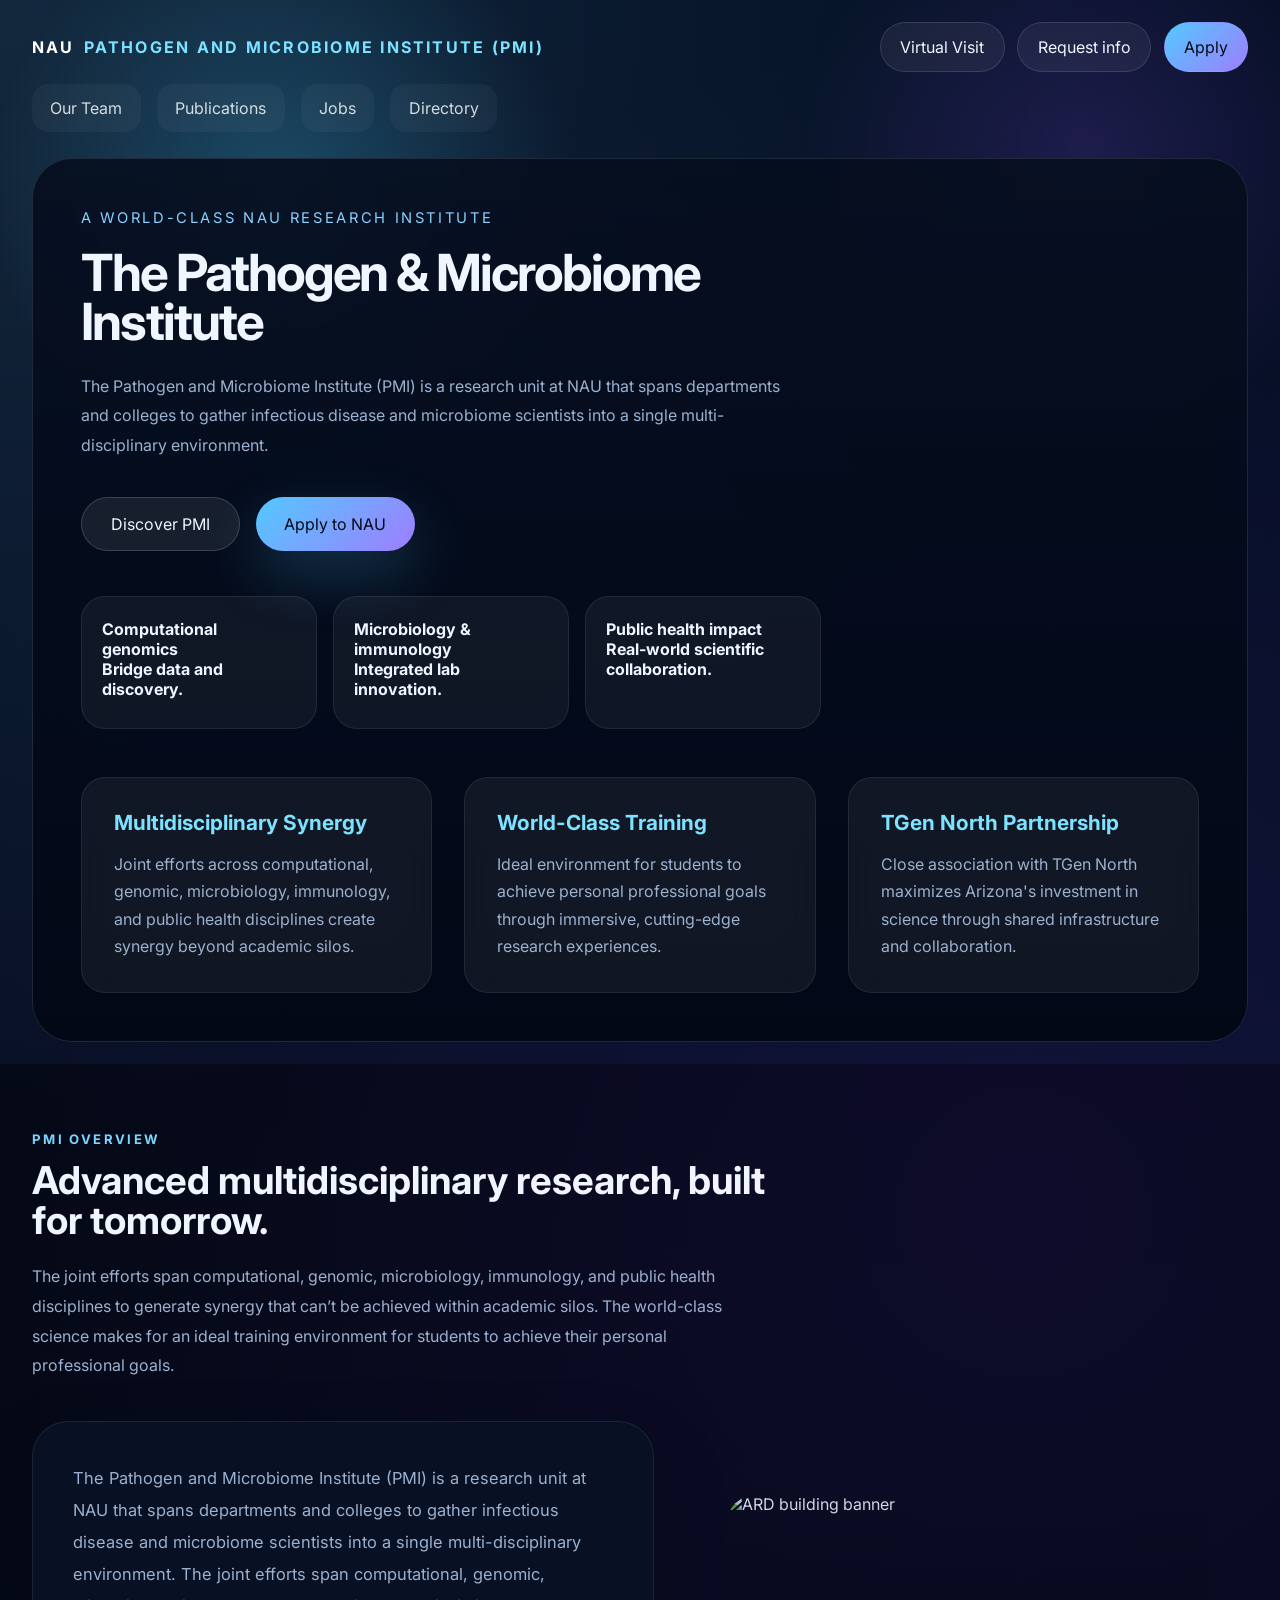
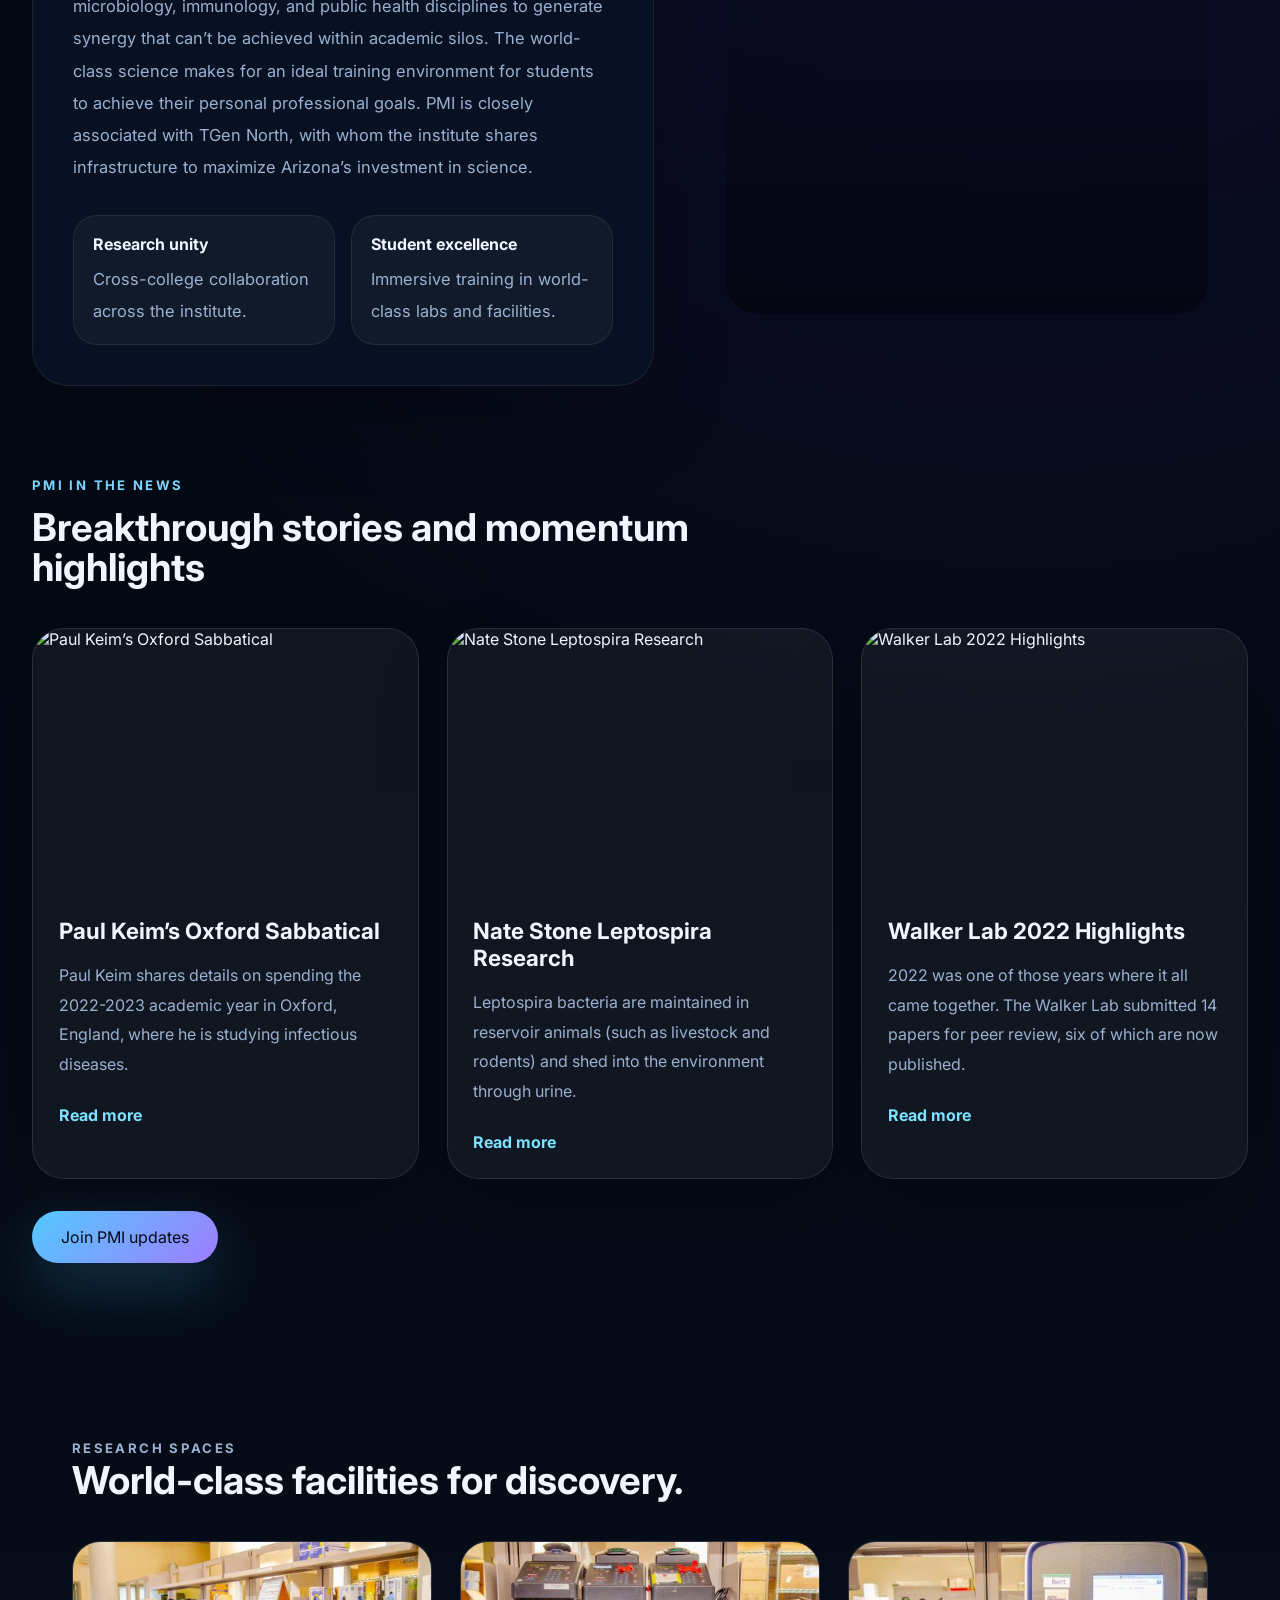
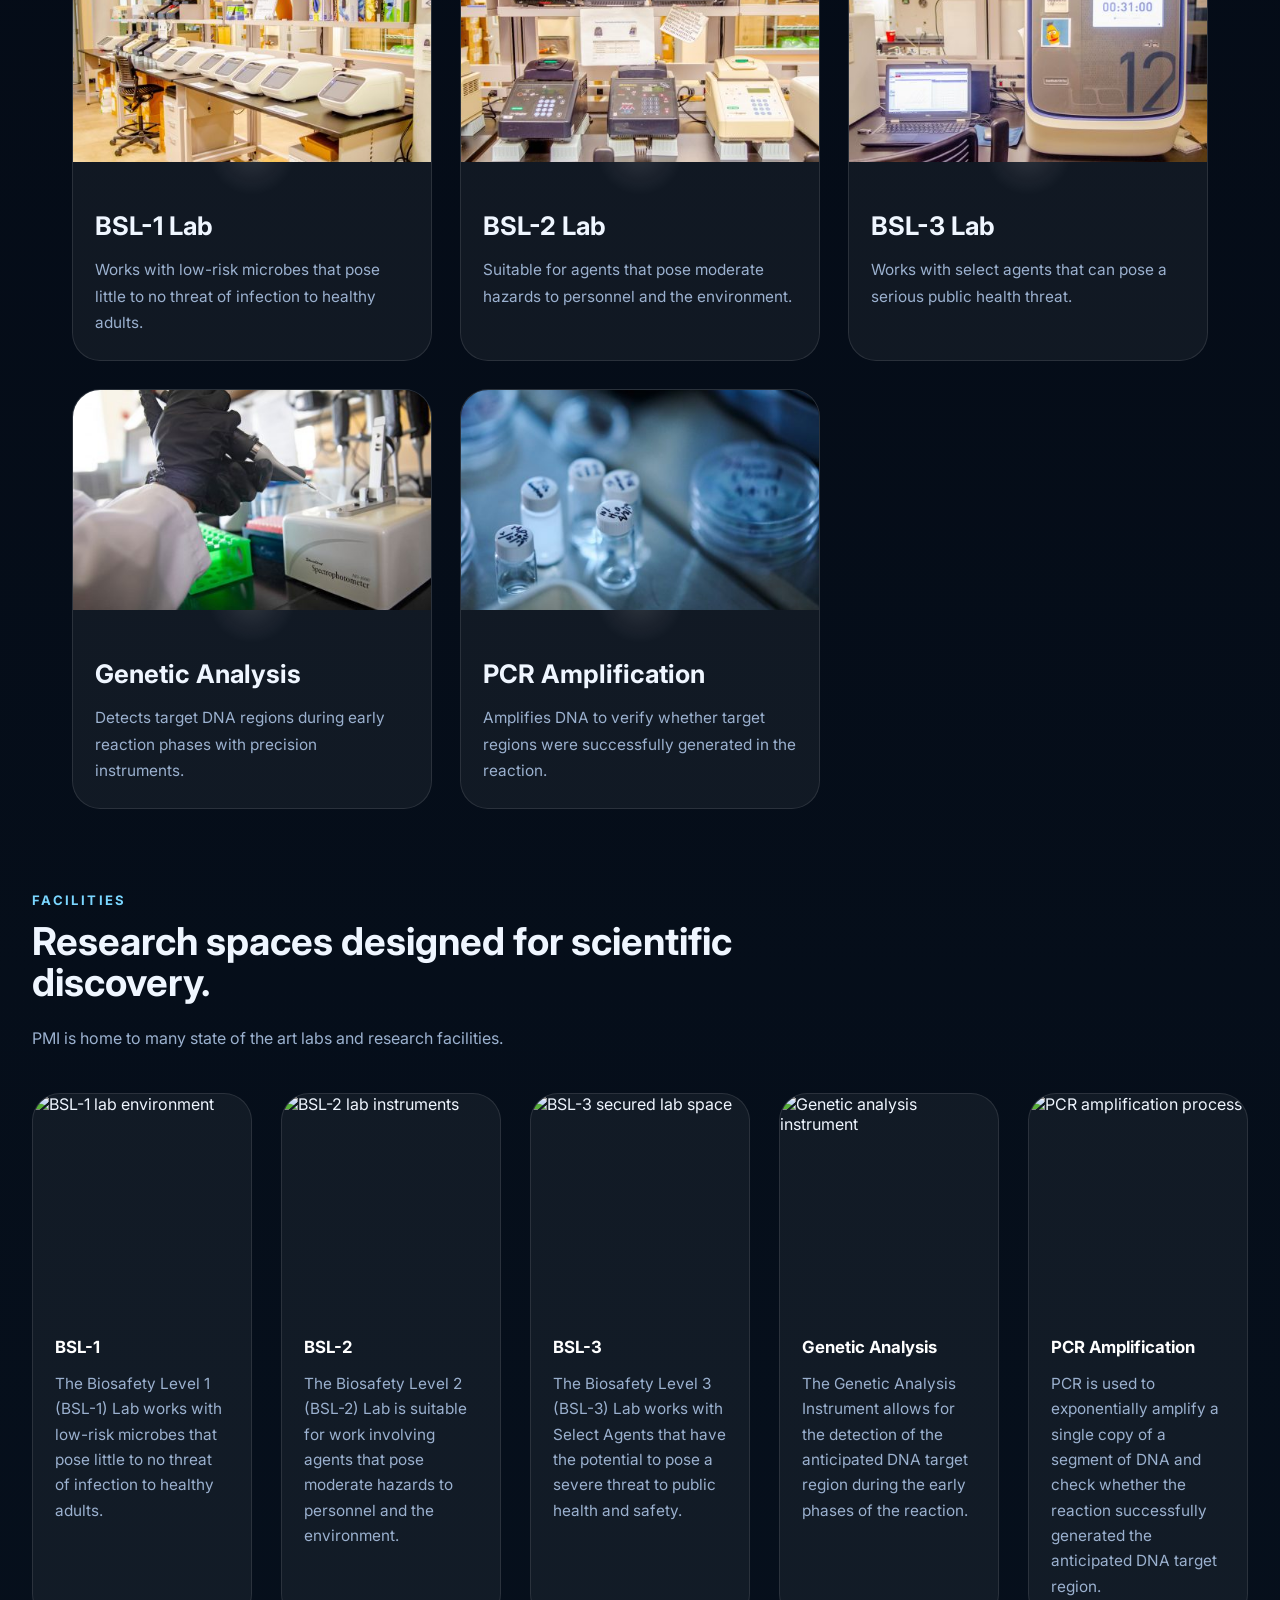
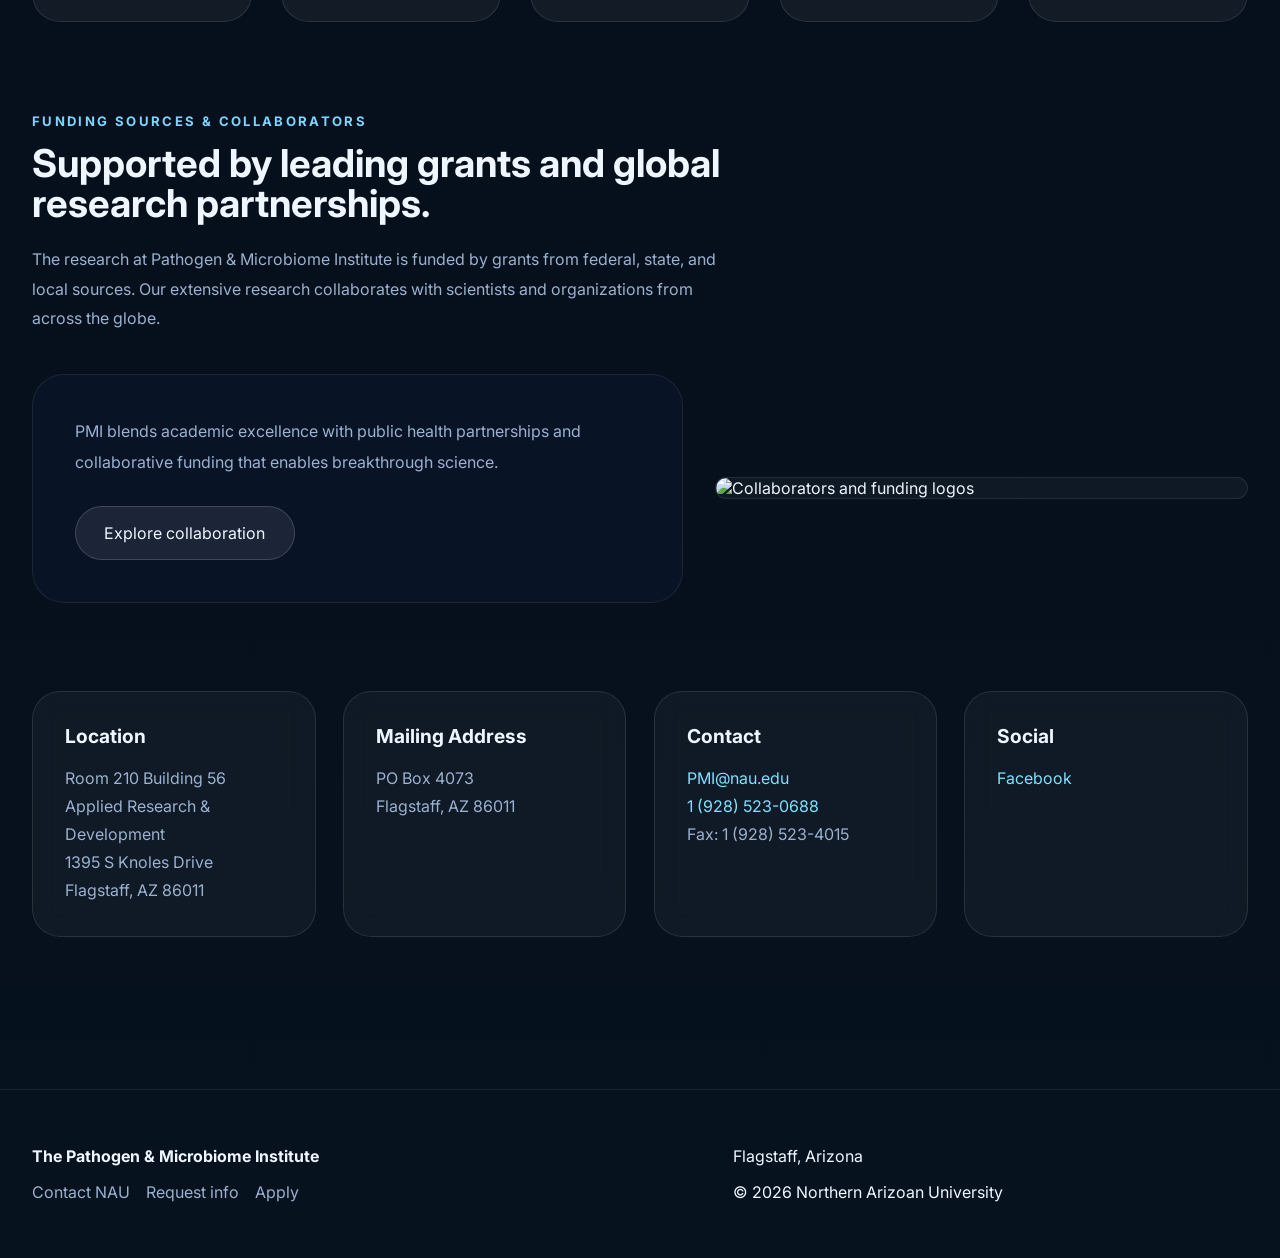
==== commit c6243657: "made few additon changes" ====
--- a/PMI.html
+++ b/PMI.html
@@ -268,7 +268,7 @@
         </div>
         <div>
           <p>Flagstaff, Arizona</p>
-          <p>© <span id="current-year"></span> Arizona Board of Regents</p>
+          <p>© <span id="current-year"></span> Northern Arizoan University</p>
         </div>
       </div>
     </footer>
--- a/PMI.css
+++ b/PMI.css
@@ -1,3 +1,5 @@
+/* My current initial design */
+
 :root {
   color-scheme: dark;
   --bg: #040b16;
